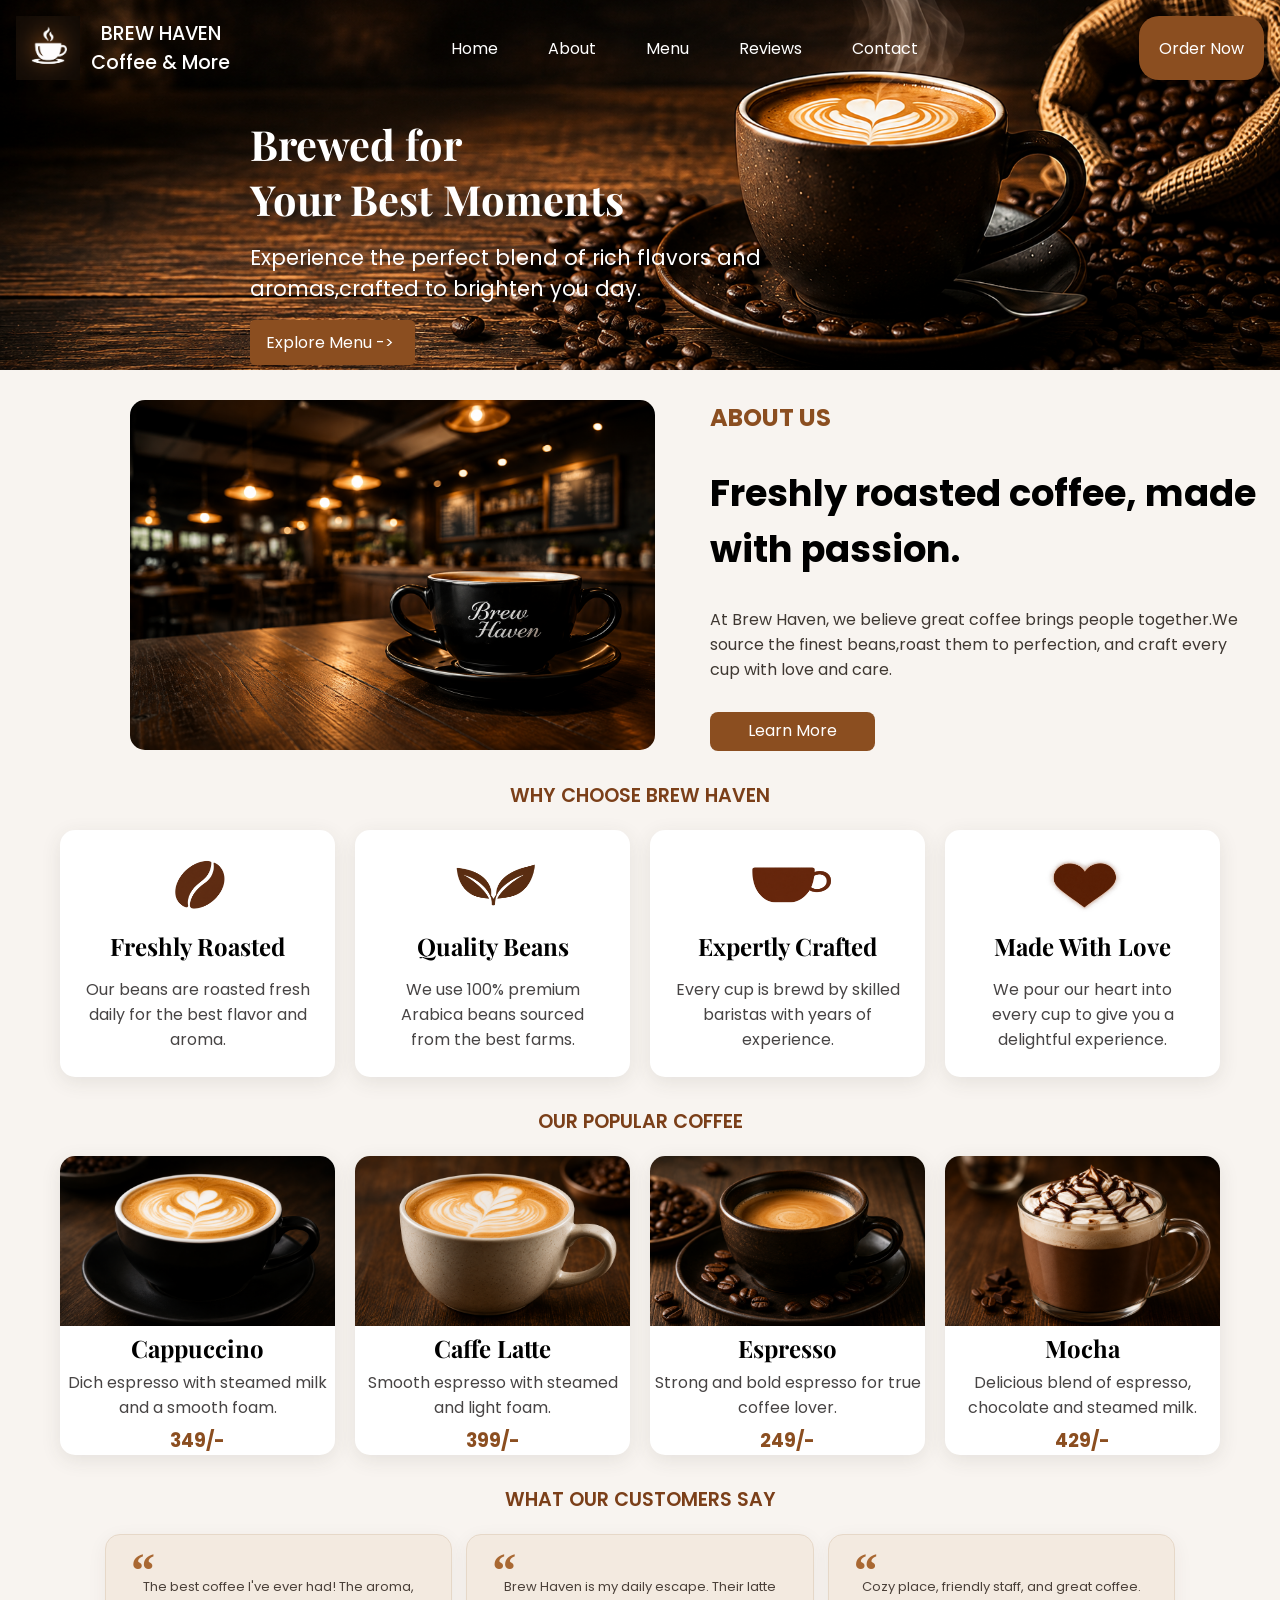
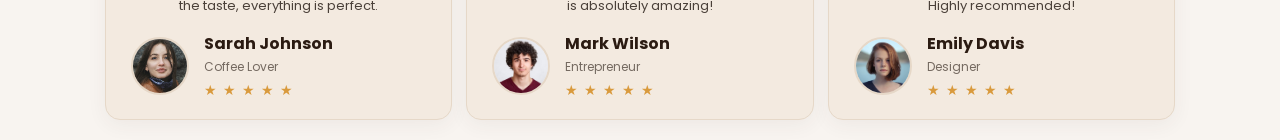
==== Website Demo/index.html @ 16e52d0b "Demo Website" ====
<!DOCTYPE html>
<html lang="en">
<head>
    <meta charset="UTF-8">
    <meta name="viewport" content="width=device-width, initial-scale=1.0">
    <title>Brew Haven</title>
    <link rel="preconnect" href="https://fonts.googleapis.com">
<link rel="preconnect" href="https://fonts.gstatic.com" crossorigin>

<link href="https://fonts.googleapis.com/css2?family=Playfair+Display:wght@400;500;600;700&family=Poppins:wght@300;400;500;600;700&display=swap" rel="stylesheet">
    <link rel="stylesheet" href="coffee.css">
</head>
<body>
    <div class="header">
        <header class="header-container">

        <a href="#home" class="logo">
            <img src="./Images/Brew Haven Logo.png" alt="Brand Logo" class="Brand-logo">
            <div class="logo-description">
                <span>BREW HAVEN</span>
                <br>
                <span>Coffee & More</span>
            </div>
            
        </a>
    
            <nav class="nav">
                <a href="#home" class="nav-link">Home</a>
                <a href="#about" class="nav-link">About</a>
                <a href="#menu" class="nav-link">Menu</a>
                <a href="#reviews" class="nav-link">Reviews</a>
                <a href="#contact" class="nav-link">Contact</a>
            </nav>

            <a href="#order" class="order-button">Order Now</a>
    </header>
    

    <div class="main-content">
        <h1 class="best-line">Brewed for <br> Your Best Moments</h1>
        <p class="description-line">Experience the perfect blend of rich flavors and aromas,crafted to brighten you day.</p>
        <a href="#menu" class="explore-menu">
            Explore Menu ->
        </a>
    </div>
    </div>

    <div class="sliding-window">
        <div class="image-container">
            <img src="./Images/Coffee-mug.png" alt="Coffee-mug" class="Coffee-mug">
        </div>

        <div class="image-description">
            <h2 class="about-us-image">ABOUT US</h2>
            <h1 class="image-header">Freshly roasted coffee, made with passion.</h1>
            <p class="text-under-line">At Brew Haven, we believe great coffee brings people together.We source the finest beans,roast them to perfection, and craft every cup with love and care.</p>
            <a href="#learn-more" class="lern-more">Learn More</a>
        </div>
    </div>

    <div class="why-choose">
        <p>WHY CHOOSE BREW HAVEN</p>
    </div>
    
    <div class="cards">

        <div class="cards-item">
            <img src="./Images/Capacinoo.png" alt="-image" class="Freshly-Roasted">
            <p class="card-title">Freshly Roasted</p>
            <p class="card-description">Our beans are roasted fresh daily for the best flavor and aroma.</p>
        </div>

        <div class="cards-item">
            <img src="./Images/Quality Beans.png" alt="Quality Beans" class="Quality-Beans">
            <p class="card-title">Quality Beans</p>
            <p class="card-description">We use 100% premium Arabica beans sourced from the best farms.</p>
        </div>

        <div class="cards-item">
            <img src="./Images/Expertly Crafted.png" alt="Expertly Crafted" class="Expertly-Crafted">
            <p class="card-title">Expertly Crafted</p>
            <p class="card-description">Every cup is brewd by skilled baristas with years of experience.</p>
        </div>

        <div class="cards-item">
            <img src="./Images/Made With Love.png" alt="Made With Love" class="Made-With-Love">
            <p class="card-title">Made With Love</p>
            <p class="card-description">We pour our heart into every cup to give you a delightful experience.</p>
        </div>
    </div>

    <div class="popular-coffee-para">
        <p>OUR POPULAR COFFEE</p>
    </div>

    <div class="popular-coffee">

        <div class="coffee-item">
            <img src="./Images/Cappuccion-mug.png" alt="mug of cappuccino" class="cappuccino-popular">
            <h2 class="coffee-title">Cappuccino</h2>
            <p class="coffee-description">Dich espresso with steamed milk and a smooth foam.</p>
            <h3 class="price">349/-</h3>
        </div>

        <div class="coffee-item">
            <img src="./Images/CaffeLatte-mug.png" alt="mug of cappuccino" class="caffe-Latte-popular">
            <h2 class="coffee-title">Caffe Latte</h2>
            <p class="coffee-description">Smooth espresso with steamed and light foam.</p>
            <h3 class="price">399/-</h3>
        </div>

        <div class="coffee-item">
            <img src="./Images/Espresso-mug.png" alt="mug of cappuccino" class="Espresso-popular">
            <h2 class="coffee-title">Espresso</h2>
            <p class="coffee-description">Strong and bold espresso for true coffee lover.</p>
            <h3 class="price">249/-</h3>
        </div>

        <div class="coffee-item">
            <img src="./Images/Mocha-mug.png" alt="mug of cappuccino" class="Mocha-popular">
            <h2 class="coffee-title">Mocha</h2>
            <p class="coffee-description">Delicious blend of espresso, chocolate and steamed milk.</p>
            <h3 class="price">429/-</h3>
        </div>
    </div>

    <div class="customer-thoghts">
        <p>WHAT OUR CUSTOMERS SAY</p>
    </div>

    <section class="testimonial-section">

    <div class="testimonial-container">
        <div class="testimonial-card">
            <div class="quote-mark">“</div>
            <p class="review">
                The best coffee I've ever had! The aroma,
                the taste, everything is perfect.
            </p>
            <div class="customer">
                <img src="./Images/Sarah.webp" alt="Sarah Johnson">
                <div class="customer-info">
                    <h3>Sarah Johnson</h3>
                    <p>Coffee Lover</p>
                    <div class="stars">
                        ★ ★ ★ ★ ★
                    </div>
                </div>
            </div>
        </div>

        <div class="testimonial-card">
            <div class="quote-mark">“</div>
            <p class="review">
                Brew Haven is my daily escape. Their
                latte is absolutely amazing!
            </p>
            <div class="customer">
                <img src="./Images/Mark.avif" alt="Mark Wilson">
                <div class="customer-info">
                    <h3>Mark Wilson</h3>
                    <p>Entrepreneur</p>
                    <div class="stars">
                        ★ ★ ★ ★ ★
                    </div>
                </div>
            </div>
        </div>

        <div class="testimonial-card">
            <div class="quote-mark">“</div>
            <p class="review">
                Cozy place, friendly staff, and great
                coffee. Highly recommended!
            </p>
            <div class="customer">
                <img src="./Images/Emily.avif" alt="Emily Davis">
                <div class="customer-info">
                    <h3>Emily Davis</h3>
                    <p>Designer</p>
                    <div class="stars">
                        ★ ★ ★ ★ ★
                    </div>
                </div>
            </div>
        </div>
    </div>

    </section>
</body>
</html>
---- Website Demo/coffee.css ----
:root {
--about-background: #F8F4EE;
--page-background: #F8F4F0;
--navbar-text: #FFFFFF;
--navbar-background: #0D0B09;
--navbar-link-hover: #8B4E20;
--navbar-button: #8B4E20;
--navbar-button-hover: #A96832;
--about-text: #3F3832;
--about-label: #8B4E20;
--why-section-title: #7B3F19;
}

*{
    margin: 0;
    padding: 0;
    box-sizing: border-box;
    text-decoration: none;
}

body{
    height: 100vh;
    width: 100vw;
    background-color: var(--about-background);
    text-align: center;
    /* padding: 2rem; */
    font-family: "Poppins", sans-serif;
    background-color: var(--page-background);

}

.Brand-logo{
    height: 4rem;
}

.header-container{
/* background-color opacity: 60% : black; */
    display: flex;
    justify-content: space-between;
    max-width: 1280px;
    margin: 0 auto;
    padding: 1rem;
}

.logo{
    display: flex;
    flex-direction: row;
    align-items: center;
    font-size: 1.2rem;
    font-weight: 500;
    gap: 0.7rem;
    /* color: white; */
}

.logo-description{
    color: var(--navbar-text);
}

.header{
    width: 100%;
    min-height: 370px;
    background-color: var(--navbar-background);
    min-width: 340px;
    background-size: cover;
    background-position: center;
    background-repeat: no-repeat;
    background-image: url(./Images/Coffee-banner.png);
}

.nav {
    display: flex;
    gap: 50px;
    align-items: center;
}

.nav-link {
    color: var(--navbar-text);
}

.nav-link:hover{
    color: var(--navbar-link-hover);
}

.order-button{
    display: flex;
    justify-content: center;
    align-items: center;
}

.order-button{
    border : none;
    border-radius: 20px;
    padding-right: 20px;
    padding-left: 20px;
    background-color: var(--navbar-button);
    color: white;
}

.order-button:hover{
    background-color: var(--navbar-button-hover);
}

.main-content{
    display: flex;
    flex-direction: column;
    gap: 10px;
    color: white;
    justify-content: start;
    margin-top: 20px;
    text-align: start;
    max-width: 550px;
    margin-left: 250px;
    gap: 1rem;
    animation : slideFromLeft 1s ease forwards;
}

@keyframes slideFromLeft{
    0%{
        opacity: 0;
        transform: translateX(-100%)
    }

    100%{
        opacity: 1;
        transform: translateX(0%)
    }
}


.best-line{
    font-family: 'Playfair Display', serif;
    font-size: 2.6rem;

}

.description-line{
    font-size: 1.3rem;
    max-width: 800px;
}

.explore-menu{
    border-radius: 5px;
    /* padding-left: 40px;
    padding-right: 15px; */
    max-width: 165px;
    color: white;
    padding: 10px;
    padding-left: 1rem;
    background-color: var(--navbar-button);
}

.explore-menu:hover{
    background-color: var(--navbar-button-hover);
}

.Coffee-mug{
    height: 350px;
    max-width: 600px;
    display: flex;
    flex-direction: row;
    margin-left: 130px;
    border-radius: 15px;
    margin-top: 30px;
}

.sliding-window{
    display: flex;
    flex-direction: row;
    gap: 55px;
    text-align: start;
}

.image-description{
    display: flex;
    margin-top: 30px;
    flex-direction: column;
    gap: 30px;
    max-width: 550px;
    animation: slideFromRight 1s ease forwards;
}

@keyframes slideFromRight {
    0%{
        opacity: 0;
        transform: translateX(100%);
    }

    100%{
        opacity: 1;
        transform : translateX(0%)
    }
}

.image-header{
    font-size: 2.3rem;
    /* background-color: var(--about-heading); */
}

.text-under-line{
    font-size: 1rem;
    color: var(--about-text);
}

.lern-more{
    border-radius: 8px;
    text-align: center;
    max-width: 165px;
    color: white;
    padding: 6px;
    padding-bottom: 8px;
    background-color: var(--navbar-button);
}

.lern-more:hover{
    background-color: var(--navbar-button-hover);
}

.about-us-image{
    color: var(--about-label);
}

.why-choose , .customer-thoghts{
    display: flex;
    justify-content: center;
    align-items: center;
    margin-top: 30px;
    color: var(--why-section-title);
    font-weight: 600;
    font-size: 1.2rem;
}

.popular-coffee-para{
    display: flex;
    justify-content: center;
    align-items: center;
    margin-top: 30px;
    color: var(--why-section-title);
    font-weight: 600;
    font-size: 1.2rem;
}
.cards{
    max-width: 1200px;
    margin: 20px auto;
    grid-template-columns: repeat(4, 1fr);
    gap: 20px;
    display: grid;
    padding: 0 20px;
}

.cards-item{
    background-color: white;
    border: none;
    border-radius: 15px;
    padding: 25px;
    min-height: 180px;
    display: flex;
    flex-direction: column;
    justify-content: center;
    gap: 15px;
    text-align: center;
    box-shadow: 0 5px 20px rgba(63, 56, 50, 0.10);
}

.card-title{
    font-family: "Playfair Display", serif;
    font-size: 1.5rem;
    font-weight: bold;
    color: black;
}

.card-description , .coffee-description{
    color: rgb(71, 68, 68);
    max-width: 300px;
}

.price{
    color: var(--about-label);
}

.popular-coffee{
    max-width: 1200px;
    margin: 20px auto;
    grid-template-columns: repeat(4, 1fr);
    gap: 20px;
    display: grid;
    padding: 0 20px;
}

.coffee-item{
    background-color: white;
    border: none;
    border-radius: 15px;
    /* padding: 25px; */
    min-height: 160px;
    display: flex;
    flex-direction: column;
    justify-content: center;
    gap: 6px;
    text-align: center;
    box-shadow: 0 5px 20px rgba(63, 56, 50, 0.10);
}

.Freshly-Roasted , .Quality-Beans , .Expertly-Crafted , .Made-With-Love{
    height: 60px;
    width: 100px;
    margin-left: 65px;
    display: flex;
    justify-content: center;
    align-items: center;
}

.coffee-title{
    font-family: "Playfair Display", serif;
    
}

/* =========================
   TESTIMONIAL SECTION
   ========================= */

.testimonial-section {
    width: 100%;
    padding: 20px 0;
}


/* =========================
   TESTIMONIAL CONTAINER
   ========================= */

.testimonial-container {
    max-width: 1100px;
    margin: 0 auto;

    display: grid;
    grid-template-columns: repeat(3, 1fr);

    gap: 14px;

    padding: 0 15px;
}


/* =========================
   TESTIMONIAL CARD
   ========================= */

.testimonial-card {
    background-color: #F3EAE0;

    border: 1px solid #E6D8C8;
    border-radius: 15px;

    min-height: 165px;

    padding: 18px 25px;

    box-sizing: border-box;

    box-shadow: 0 5px 20px rgba(63, 56, 50, 0.06);
}


/* =========================
   QUOTE
   ========================= */

.quote-mark {
    height: 25px;

    font-family: Georgia, serif;
    font-size: 48px;
    font-weight: bold;

    line-height: 35px;

    color: #A96832;

    text-align: left;
}


/* =========================
   REVIEW
   ========================= */

.review {
    max-width: 280px;

    margin: 0 auto 15px;

    font-size: 13px;
    line-height: 1.45;

    text-align: center;

    color: #4A4039;
}


/* =========================
   CUSTOMER
   ========================= */

.customer {
    display: flex;

    align-items: center;

    gap: 15px;
}


/* =========================
   CUSTOMER IMAGE
   ========================= */

.customer img {
    width: 58px;
    height: 58px;

    flex-shrink: 0;

    border-radius: 50%;

    object-fit: cover;

    border: 2px solid #E6D8C8;
}


/* =========================
   CUSTOMER INFORMATION
   ========================= */

.customer-info {
    text-align: left;
}

.customer-info h3 {
    margin: 0 0 2px;

    font-size: 16px;
    font-weight: 700;

    color: #2B1B12;
}

.customer-info p {
    margin: 0 0 4px;

    font-size: 12px;

    color: #756A61;
}


/* =========================
   STARS
   ========================= */

.stars {
    font-size: 14px;

    letter-spacing: 1px;

    color: #D99A3D;
}

@media (max-width: 850px) {

    .testimonial-container {
        grid-template-columns: repeat(2, 1fr);
    }

}


@media (max-width: 600px) {
    .testimonial-container {
        grid-template-columns: 1fr;
        max-width: 400px;
    }

}

.cappuccino-popular,.caffe-Latte-popular,.Espresso-popular,.Mocha-popular{
    height: 170px;
    margin: 0;
    padding: 0;
    overflow: hidden;
    border-top-left-radius: 15px;
    border-top-right-radius: 15px;
}
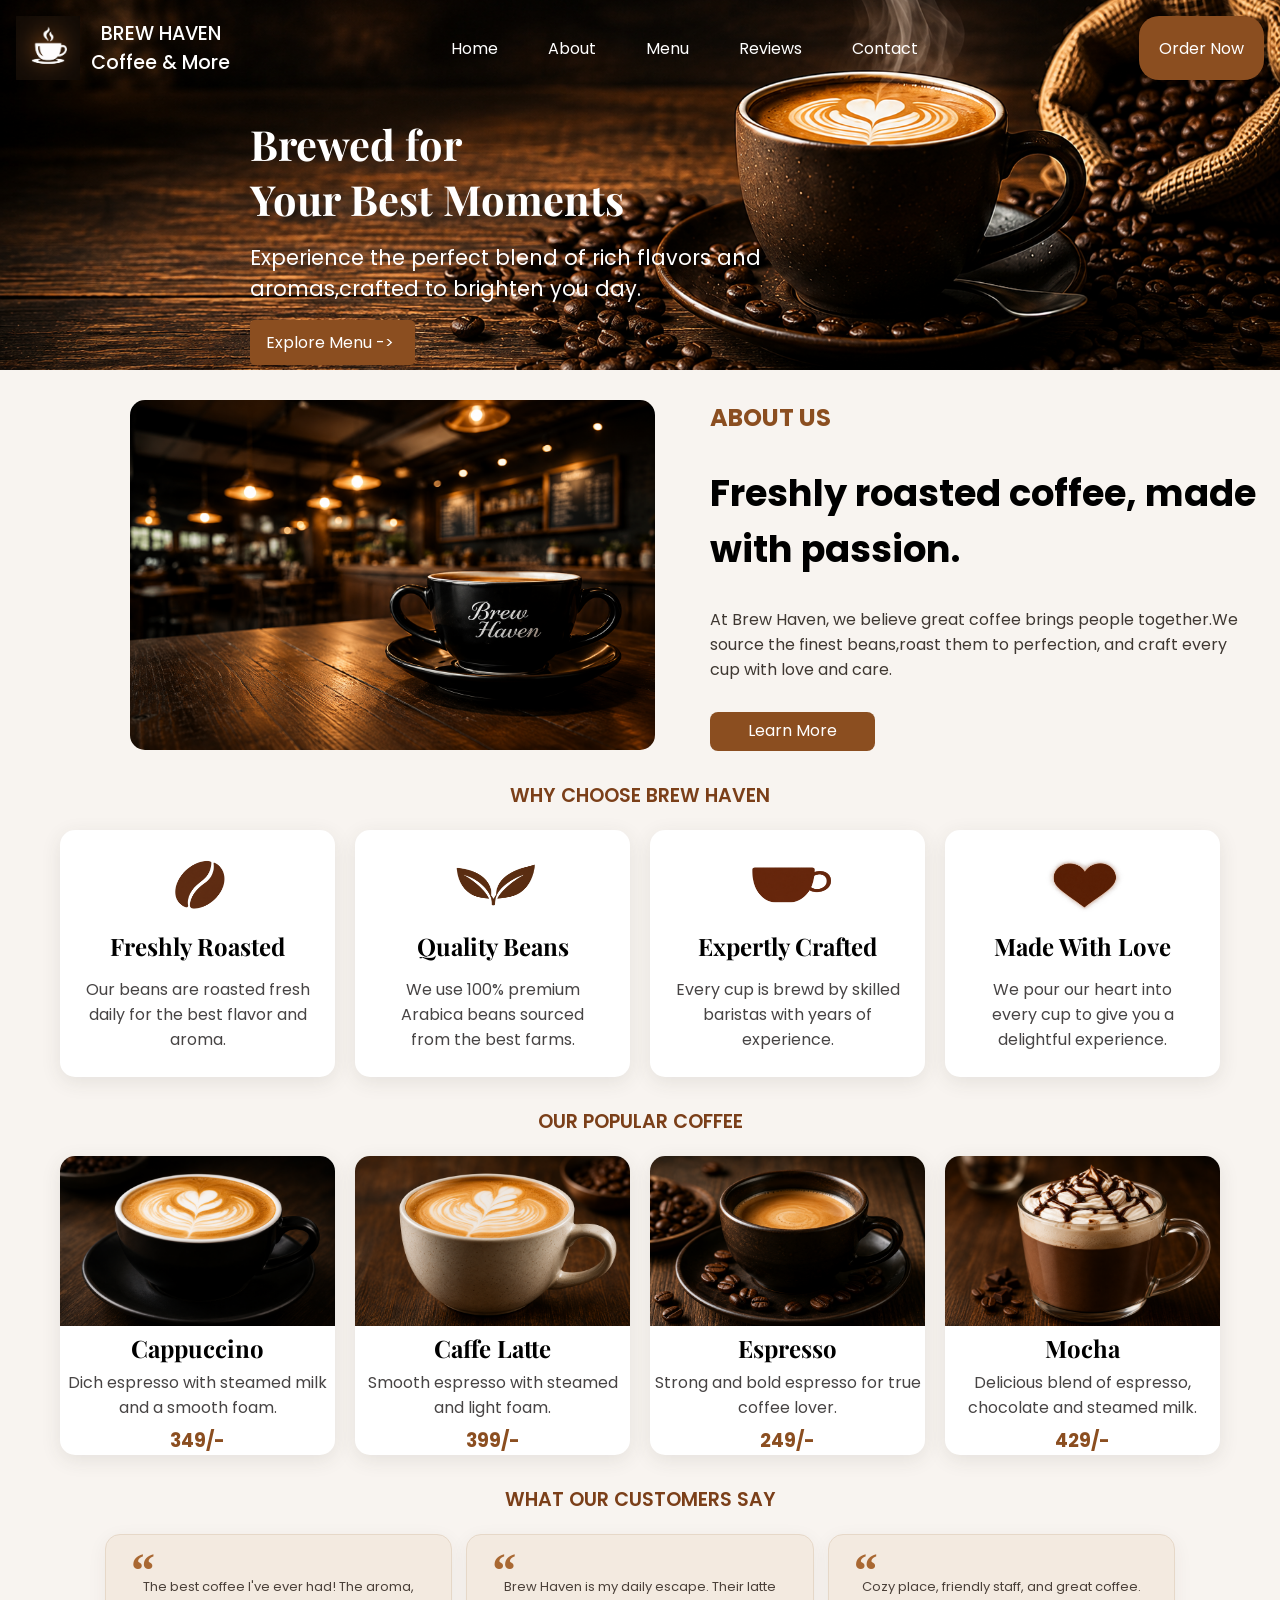
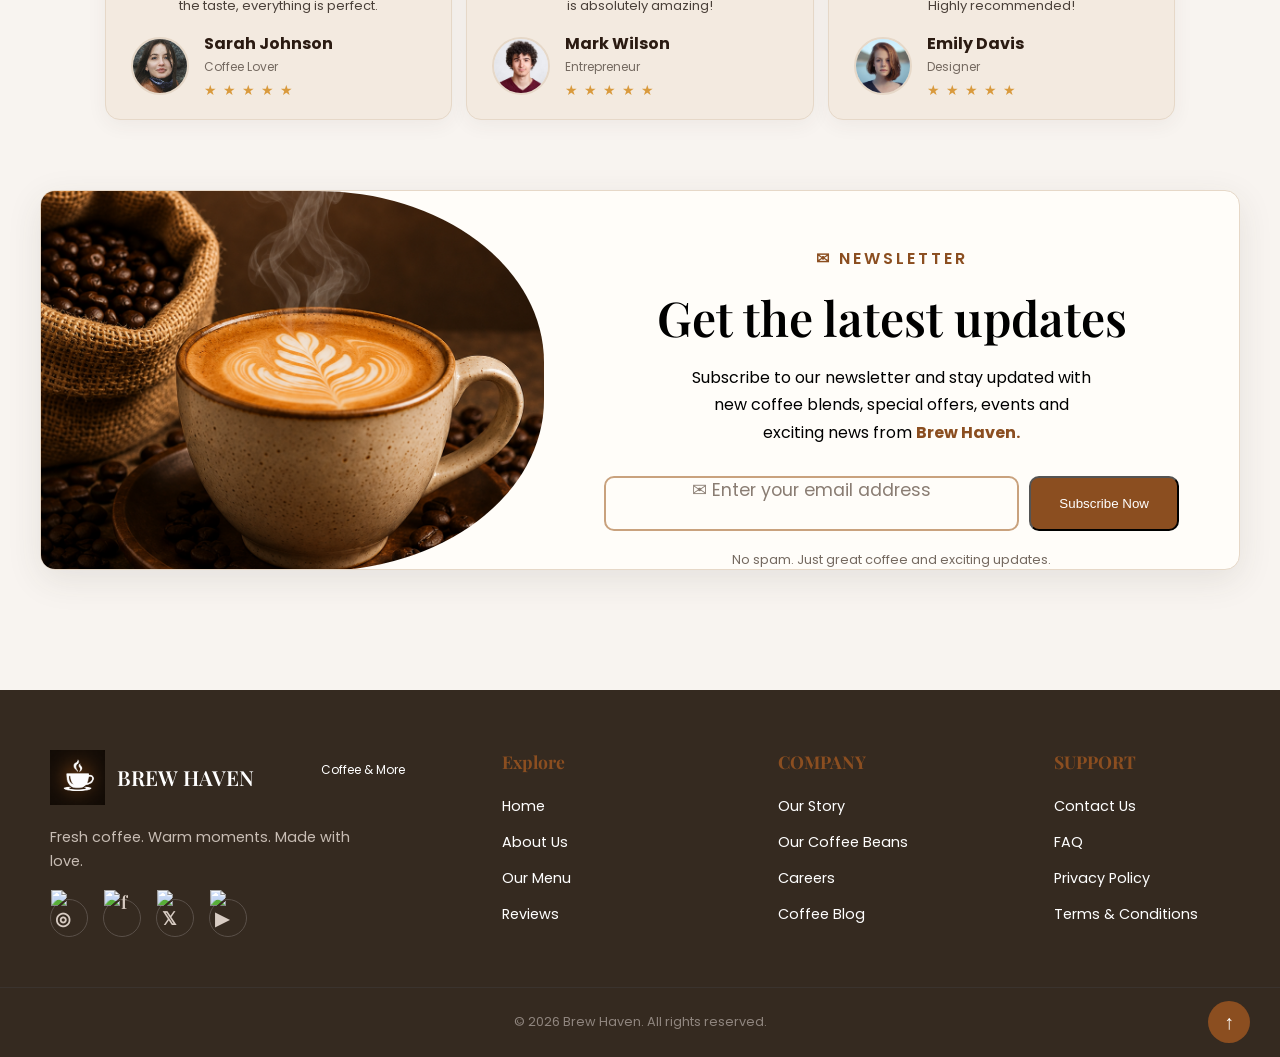
==== commit a03184a4: "Added Footer Section" ====
--- a/Website Demo/index.html
+++ b/Website Demo/index.html
@@ -187,5 +187,96 @@
     </div>
 
     </section>
+
+    <div class="news-letter">
+        <div class="newsletter-content">
+
+            <div class="left-news">
+                <img src="./Images/News Letter.png" alt="Freshly brewed coffee" class="news-image" loading="lazy">
+            </div>
+
+            <div class="right-news">
+                
+                    <label class="newsletter-label">✉ NEWSLETTER</label>
+                    <h2 class="news-heading">Get the latest updates</h2>
+
+                    <p class="news-description">Subscribe to our newsletter and stay updated with new coffee blends, special offers, events and exciting news from <strong>Brew Haven.</strong></p>
+                    
+                    <form class="news-form">
+                        <div class="email-box">
+
+                    <input type="email" placeholder="✉ Enter your email address">
+                        </div>
+
+                        <button class="submit-button">Subscribe Now</button>
+                    </form>
+                    <p class="no-spam">No spam. Just great coffee and exciting updates.</p>
+        </div>
+    </div>
+    </div>
+
+    <div class="footer-section">
+        <footer class="footer">
+            <div class="com-logo">
+                <a href="#home">
+                    <img src="./Images/Brew Haven Logo.png" alt="logo">
+                    <SPAN>BREW HAVEN</SPAN>
+                    <br>
+                    <span>Coffee & More</span>
+                </a>
+
+                <p class="about-logo">Fresh coffee. Warm moments. Made with love.</p>
+
+                <div class="socials">
+                    <a href="#" aria-label="Instagram">
+                    <img src="" alt="◎">
+                    </a>
+                    <a href="#" aria-label="Facebook">
+                    <img src="" alt="f">
+                    </a>
+                    <a href="#" aria-label="Twitter">
+                    <img src="" alt="𝕏">
+                    </a>
+                    <a href="#" aria-label="YouTube">
+                    <img src="" alt="▶">
+                    </a>
+                </div>
+            </div>
+            <!-- columns 1  -->
+            <div class="footer-grid">
+
+                <h3>Explore</h3>
+                <a href="#home">Home</a>
+                <a href="#about">About Us</a>
+                <a href="#menu">Our Menu</a>
+                <a href="#reviews">Reviews</a>
+            </div>
+            <div class="footer-grid">
+
+                <h3>COMPANY</h3>
+                <a href="#ourstory">Our Story</a>
+                <a href="#coffee-beans">Our Coffee Beans</a>
+                <a href="#careers">Careers</a>
+                <a href="#blog">Coffee Blog</a>
+            </div>
+
+            <div class="footer-grid">
+
+                <h3>SUPPORT</h3>
+                <a href="#contact">Contact Us</a>
+                <a href="#faq">FAQ</a>
+                <a href="#privacy">Privacy Policy</a>
+                <a href="#terms">Terms & Conditions</a>
+            </div>
+
+            <div class="footer-copy-right">
+                <p> © 2026 Brew Haven. All rights reserved.</p>
+
+                <a href="#home" class="back-to-top">
+                    ↑
+                </a>
+            </div>
+        </footer>
+    </div>
 </body>
 </html>
--- a/Website Demo/coffee.css
+++ b/Website Demo/coffee.css
@@ -347,7 +347,7 @@
 
 .testimonial-card {
     background-color: #F3EAE0;
-
+    transition: transform 0.3s ease, box-shadow 0.3s ease;
     border: 1px solid #E6D8C8;
     border-radius: 15px;
 
@@ -456,7 +456,7 @@
 
 
 /* =========================
-   STARS
+STARS
    ========================= */
 
 .stars {
@@ -471,6 +471,7 @@
 
     .testimonial-container {
         grid-template-columns: repeat(2, 1fr);
+        align-items: center;
     }
 
 }
@@ -491,4 +492,674 @@
     overflow: hidden;
     border-top-left-radius: 15px;
     border-top-right-radius: 15px;
-}+}
+
+.testimonial-card:hover{
+    /* transform: scale(1.1); */
+    /* transform: translateY(-8px) scale(1.02);
+    box-shadow: 0 15px 35px rgba(63, 56, 50, 0.18); */
+
+    transform: translateY(-8px);
+    box-shadow: 0 15px 35px rgba(63, 56, 50, 0.15);
+    border-color: brown;
+}
+
+/* =========================================
+   RESPONSIVE DESIGN
+   Add this at the END of coffee.css
+   ========================================= */
+
+
+/* =========================
+   TABLET - 850px
+   ========================= */
+
+@media (max-width: 850px) {
+
+    /* HEADER */
+    .header-container {
+        padding: 15px 25px;
+        align-items: center;
+    }
+
+    .nav {
+        gap: 20px;
+    }
+
+    .nav-link {
+        font-size: 14px;
+    }
+
+    .order-button {
+        padding: 8px 15px;
+        font-size: 14px;
+    }
+
+
+    /* HERO SECTION */
+    .main-content {
+        margin-left: 80px;
+        margin-right: 40px;
+        max-width: 550px;
+    }
+
+    .best-line {
+        font-size: 2.3rem;
+    }
+
+    .description-line {
+        font-size: 1.1rem;
+    }
+
+
+    /* ABOUT SECTION */
+    .sliding-window {
+        gap: 30px;
+        padding: 0 30px;
+        align-items: center;
+    }
+
+    .Coffee-mug {
+        width: 45vw;
+        height: auto;
+        margin-left: 0;
+    }
+
+    .image-description {
+        max-width: 450px;
+        gap: 20px;
+    }
+
+    .image-header {
+        font-size: 2rem;
+    }
+
+
+    /* WHY CHOOSE */
+    .cards {
+        grid-template-columns: repeat(2, 1fr);
+        padding: 0 30px;
+    }
+
+    .Freshly-Roasted,
+    .Quality-Beans,
+    .Expertly-Crafted,
+    .Made-With-Love {
+        margin-left: auto;
+        margin-right: auto;
+    }
+
+
+    /* POPULAR COFFEE */
+    .popular-coffee {
+        grid-template-columns: repeat(2, 1fr);
+        padding: 0 30px;
+    }
+
+}
+
+
+/* =========================
+   MOBILE - 600px
+   ========================= */
+
+@media (max-width: 600px) {
+
+    body {
+        width: 100%;
+        overflow-x: hidden;
+    }
+
+
+    /* HEADER */
+    .header {
+        min-width: 0;
+        min-height: 500px;
+    }
+
+    .header-container {
+        flex-direction: column;
+        gap: 20px;
+        padding: 15px;
+    }
+
+    .logo {
+        justify-content: center;
+    }
+
+    .Brand-logo {
+        height: 3.5rem;
+    }
+
+
+    /* NAVIGATION */
+    .nav {
+        gap: 15px;
+        flex-wrap: wrap;
+        justify-content: center;
+    }
+
+    .nav-link {
+        font-size: 13px;
+    }
+
+    .order-button {
+        padding: 8px 18px;
+    }
+
+
+    /* HERO */
+    .main-content {
+        margin: 45px 25px 0;
+        max-width: none;
+        text-align: center;
+        align-items: center;
+    }
+
+    .best-line {
+        font-size: 2rem;
+    }
+
+    .description-line {
+        font-size: 1rem;
+        line-height: 1.6;
+    }
+
+    .explore-menu {
+        max-width: 160px;
+    }
+
+
+    /* ABOUT SECTION */
+    .sliding-window {
+        flex-direction: column;
+        gap: 25px;
+        padding: 0 25px;
+    }
+
+    .Coffee-mug {
+        width: 100%;
+        height: auto;
+        margin: 30px 0 0;
+        max-width: 500px;
+    }
+
+    .image-description {
+        margin-top: 0;
+        max-width: 100%;
+        gap: 18px;
+        text-align: center;
+        align-items: center;
+    }
+
+    .about-us-image {
+        font-size: 1rem;
+    }
+
+    .image-header {
+        font-size: 1.8rem;
+    }
+
+    .text-under-line {
+        font-size: 0.95rem;
+        line-height: 1.7;
+    }
+
+    .lern-more {
+        margin-bottom: 10px;
+    }
+
+
+    /* SECTION TITLES */
+    .why-choose,
+    .popular-coffee-para,
+    .customer-thoghts {
+        font-size: 1rem;
+        margin-top: 40px;
+        padding: 0 20px;
+    }
+
+
+    /* WHY CHOOSE CARDS */
+    .cards {
+        grid-template-columns: 1fr;
+        padding: 0 25px;
+        gap: 20px;
+    }
+
+    .cards-item {
+        min-height: 190px;
+        padding: 25px;
+    }
+
+    .Freshly-Roasted,
+    .Quality-Beans,
+    .Expertly-Crafted,
+    .Made-With-Love {
+        margin-left: auto;
+        margin-right: auto;
+    }
+
+
+    /* POPULAR COFFEE */
+    .popular-coffee {
+        grid-template-columns: 1fr;
+        padding: 0 25px;
+        gap: 25px;
+    }
+
+    .coffee-item {
+        min-height: 300px;
+    }
+
+    .cappuccino-popular,
+    .caffe-Latte-popular,
+    .Espresso-popular,
+    .Mocha-popular {
+        width: 100%;
+        height: 200px;
+        object-fit: cover;
+    }
+
+    .coffee-title {
+        font-size: 1.4rem;
+    }
+
+    .coffee-description {
+        margin: 0 auto;
+        padding: 0 15px;
+    }
+
+
+    /* TESTIMONIALS */
+    .testimonial-section {
+        padding: 20px 15px 40px;
+    }
+
+    .testimonial-container {
+        grid-template-columns: 1fr;
+        max-width: 400px;
+        gap: 20px;
+        padding: 0;
+    }
+
+    .testimonial-card {
+        min-height: 180px;
+        padding: 20px;
+    }
+
+}
+
+
+/* =========================
+   SMALL MOBILE - 400px
+   ========================= */
+
+@media (max-width: 400px) {
+
+    .header {
+        min-height: 520px;
+    }
+
+    .Brand-logo {
+        height: 3rem;
+    }
+
+    .logo {
+        font-size: 1rem;
+    }
+
+    .nav {
+        gap: 10px;
+    }
+
+    .nav-link {
+        font-size: 12px;
+    }
+
+    .order-button {
+        font-size: 13px;
+        padding: 7px 15px;
+    }
+
+
+    /* HERO */
+    .main-content {
+        margin-left: 18px;
+        margin-right: 18px;
+    }
+
+    .best-line {
+        font-size: 1.7rem;
+    }
+
+    .description-line {
+        font-size: 0.9rem;
+    }
+
+
+    /* ABOUT */
+    .sliding-window {
+        padding: 0 18px;
+    }
+
+    .image-header {
+        font-size: 1.5rem;
+    }
+
+    .text-under-line {
+        font-size: 0.85rem;
+    }
+
+
+    /* CARDS */
+    .cards,
+    .popular-coffee {
+        padding-left: 18px;
+        padding-right: 18px;
+    }
+
+    .cards-item {
+        padding: 20px;
+    }
+
+    .card-title {
+        font-size: 1.3rem;
+    }
+
+
+    /* TESTIMONIAL */
+    .testimonial-section {
+        padding-left: 10px;
+        padding-right: 10px;
+    }
+
+    .testimonial-card {
+        padding: 18px;
+    }
+
+    .customer {
+        gap: 10px;
+    }
+
+    .customer img {
+        width: 50px;
+        height: 50px;
+    }
+
+    .customer-info h3 {
+        font-size: 14px;
+    }
+
+}
+
+.news-letter{
+    width: 100%;
+    padding: 50px 30px;
+    background-color: var(--page-background);
+}
+
+.newsletter-content{
+    width: 100%;
+    max-width: 1200px;
+    height: 380px;
+    margin: 0 auto;
+    display: grid;
+    grid-template-columns: 42% 58%;
+    background-color: #FFFDF9;
+    border: 1px solid #E6D8C8;
+    border-radius: 15px;
+    overflow: hidden;
+    box-shadow: 0 10px 35px rgba(63, 56, 50, 0.10);
+}
+
+.left-news{
+    width: 100%;
+    height: 380px;
+    overflow: hidden;
+    border-top-right-radius: 45%;
+    border-bottom-right-radius: 45%;
+}
+
+.news-image{
+    width: 100%;
+    height: 100%;
+    display: block;
+    object-fit: cover;
+    object-position: center;
+    transition: transform 0.5s ease;
+}
+
+.left-news:hover .news-image {
+    transform: scale(1.05);
+}
+
+.right-news{
+    display: flex;
+    padding: 55px 60px;
+    flex-direction: column;
+    justify-content: center;
+    align-items: center;
+    text-align: center;
+}
+
+.newsletter-label{
+    color: var(--about-label);
+    font-size: 1rem;
+    font-weight: 600;
+    letter-spacing: 3px;
+    margin-bottom: 18px;
+}
+
+.news-heading{
+    font-family: "Playfair Display", serif;
+    color: black;
+    font-size: 3rem;
+    font-weight: 600;
+    line-height: 1.2;
+    margin-bottom: 18px;
+}
+
+.news-description{
+    max-width: 650px;
+    line-height: 1.7;
+    margin-bottom: 30px;
+    max-width: 400px;
+}
+
+.news-description strong {
+    color: var(--about-label);
+}
+
+.news-form{
+    display: flex;
+    flex-direction: row;
+    width: 100%;
+    max-width: 650px;
+    gap: 10px;
+    margin-bottom: 20px;
+}
+
+.email-box{
+    flex: 1;
+    height: 55px;
+    align-items: center;
+    gap: 12px;
+    padding: 0 18px;
+    border: 2px solid #C9A27E;
+    border-radius: 10px;
+    background-color: #FFFDF9;
+}
+
+.email-box input{
+    width: 100%;
+    border: none;
+    outline: none;
+    background: transparent;
+    font-family: "Poppins", sans-serif;
+    font-size: 0.95rem;
+    color: #3F3832;
+}
+
+.email-box input::placeholder {
+    color: #8A7D73;
+    font-size: 1.1rem;
+    text-align: center;
+    /* justify-self: center; */
+    /* justify-content: center; */
+}
+
+.submit-button{
+    height: 55px;
+    padding: 0 28px;
+    background-color: var(--navbar-button);
+    color: white;
+    border-radius: 10px;
+}
+
+.submit-button:hover {
+    background-color: var(--navbar-button-hover);
+    transform: translateY(-2px);
+}
+
+.no-spam {
+    color: #756A61;
+    font-size: 0.8rem;
+}
+
+.footer-section{
+    margin-top: 70px;
+    width: 100%;
+}
+
+.footer{
+    width: 100%;
+    background-color: #352a20;
+    color: white;
+    padding-top: 60px;
+    display: grid;
+    grid-template-columns: 2fr 1fr 1fr 1fr;
+    column-gap: 50px;
+}
+
+.com-logo{
+    display: flex;
+    flex-direction: column;
+    align-items: flex-start;
+    padding-left: 50px;
+}
+
+.com-logo a{
+    display: flex;
+    align-items: center;
+    color: white;
+    font-family: "Playfair Display", serif;
+    font-size: 1.3rem;
+    font-weight: 600;
+}
+
+.com-logo a img{
+    width: 55px;
+    height: 55px;
+    object-fit: contain;
+    margin-right: 12px;
+}
+
+.com-logo a span:last-child{
+    font-family: "Poppins", sans-serif;
+    font-size: 0.75rem;
+    font-weight: 400;
+    margin-left: 67px;
+    margin-top: -15px;
+}
+
+.about-logo{
+    max-width: 300px;
+    margin-top: 20px;
+    color: #C8BDB4;
+    line-height: 1.7;
+    text-align: left;
+    font-size: 0.9rem;
+}
+
+.socials{
+    display: flex;
+    flex-direction: row;
+    gap: 15px;
+    margin-top: 25px;
+}
+
+.socials a{
+    width: 38px;
+    height: 38px;
+    display: flex;
+    justify-content: center;
+    align-items: center;
+    border: 1px solid #5A5049;
+    border-radius: 50%;
+    color: #D8CCC3;
+    font-size: 18px;
+    transition: all 0.3s ease;
+}
+
+.footer-grid{
+    display: flex;
+    flex-direction: column;
+    gap: 15px;
+    align-items: flex-start;
+}
+.footer-grid h3{
+    margin-bottom: 8px;
+    font-family: "Playfair Display", serif;
+    font-size: 1.1rem;
+    color: var(--about-label);
+}
+
+.footer-grid a{
+    color: white;
+    font-size: 0.9rem;
+    transition: all 0.3s ease;
+}
+
+.footer-grid a:hover{
+    color: var(--navbar-button-hover);
+    transform: translateX(4px);
+}
+
+.footer-copy-right{
+    grid-column: 1 / -1;
+    margin-top: 50px;
+    min-height: 70px;
+    border-top: 1px solid #3A332E;
+    display: flex;
+    justify-content: center;
+    align-items: center;
+    position: relative;
+}
+
+
+.footer-copy-right p{
+    color: #8F857E;
+    font-size: 0.8rem;
+}
+
+.back-to-top{
+    position: absolute;
+    right: 30px;
+    width: 42px;
+    height: 42px;
+    display: flex;
+    justify-content: center;
+    align-items: center;
+    border-radius: 50%;
+    background-color: var(--navbar-button);
+    color: white;
+    font-size: 20px;
+    transition: all 0.3s ease;
+}
+
+
+.back-to-top:hover{
+    background-color: var(--navbar-button-hover);
+    transform: translateY(-4px);
+}
